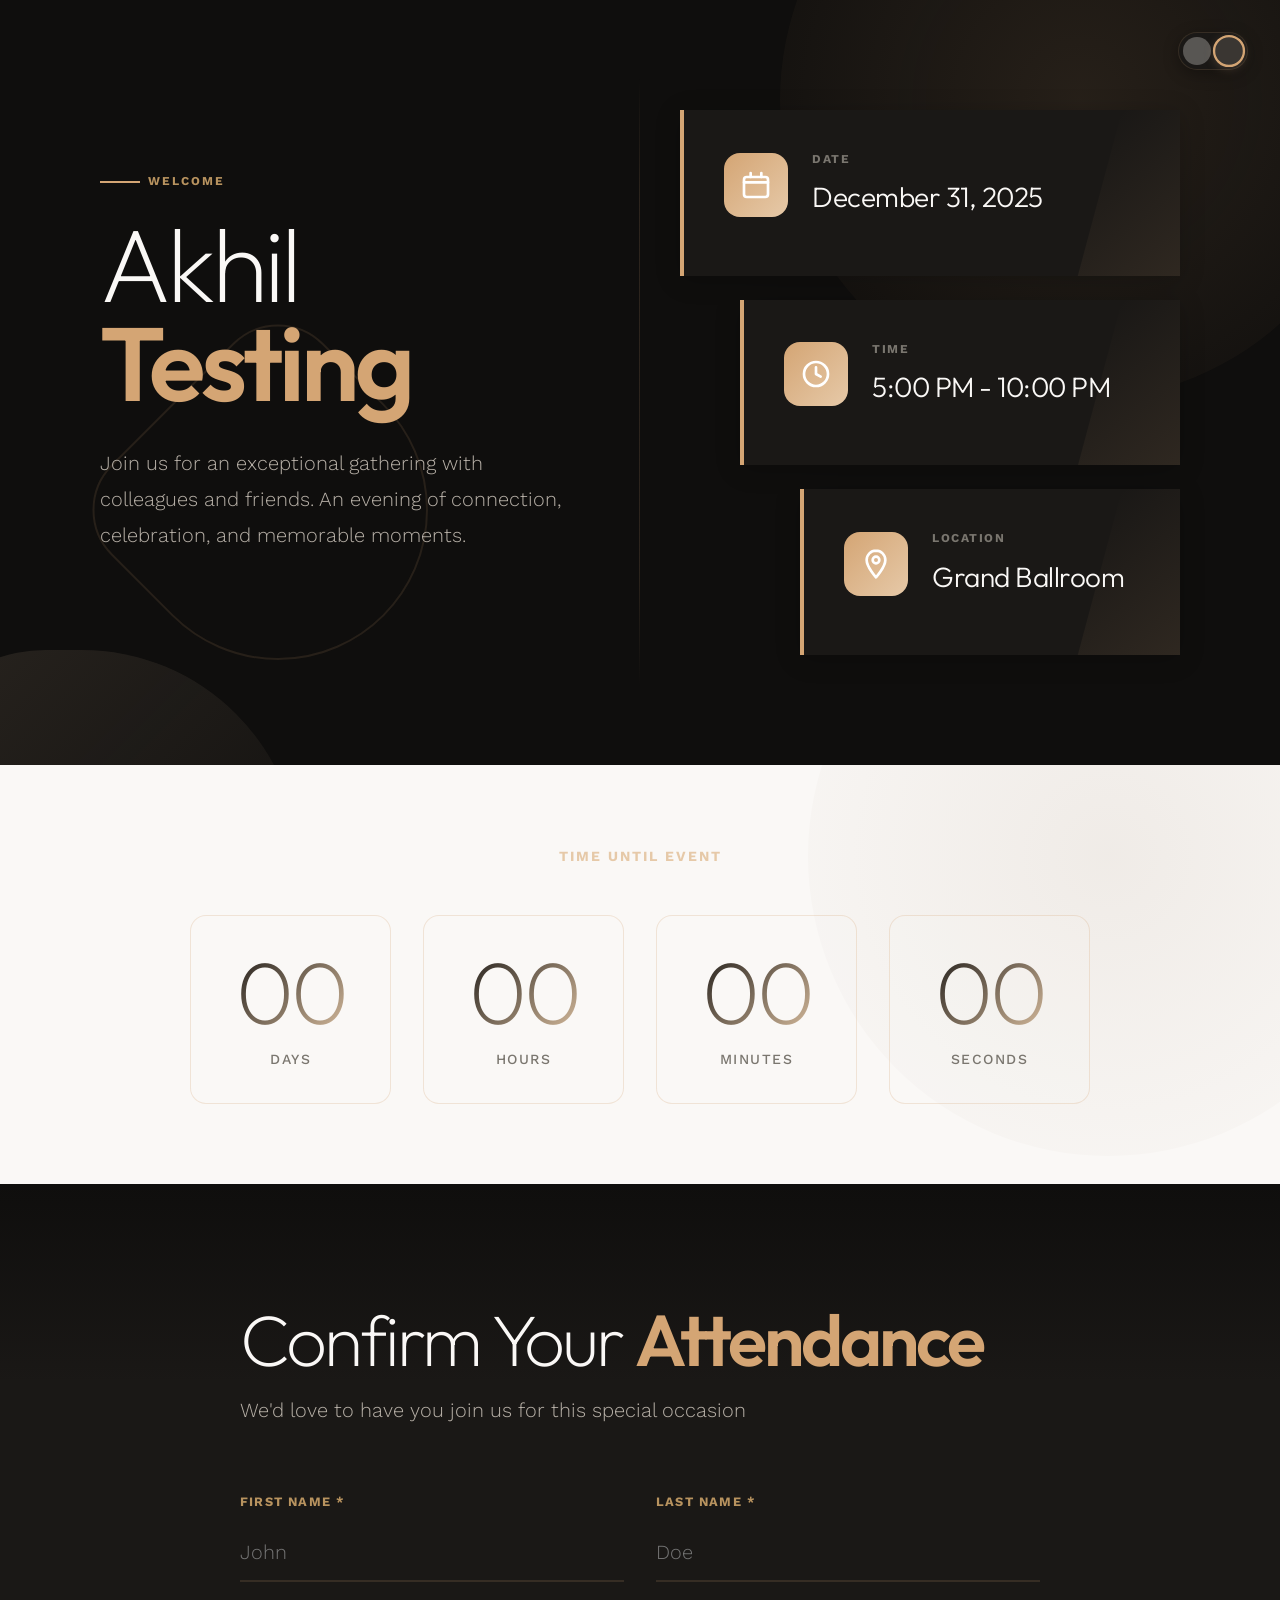
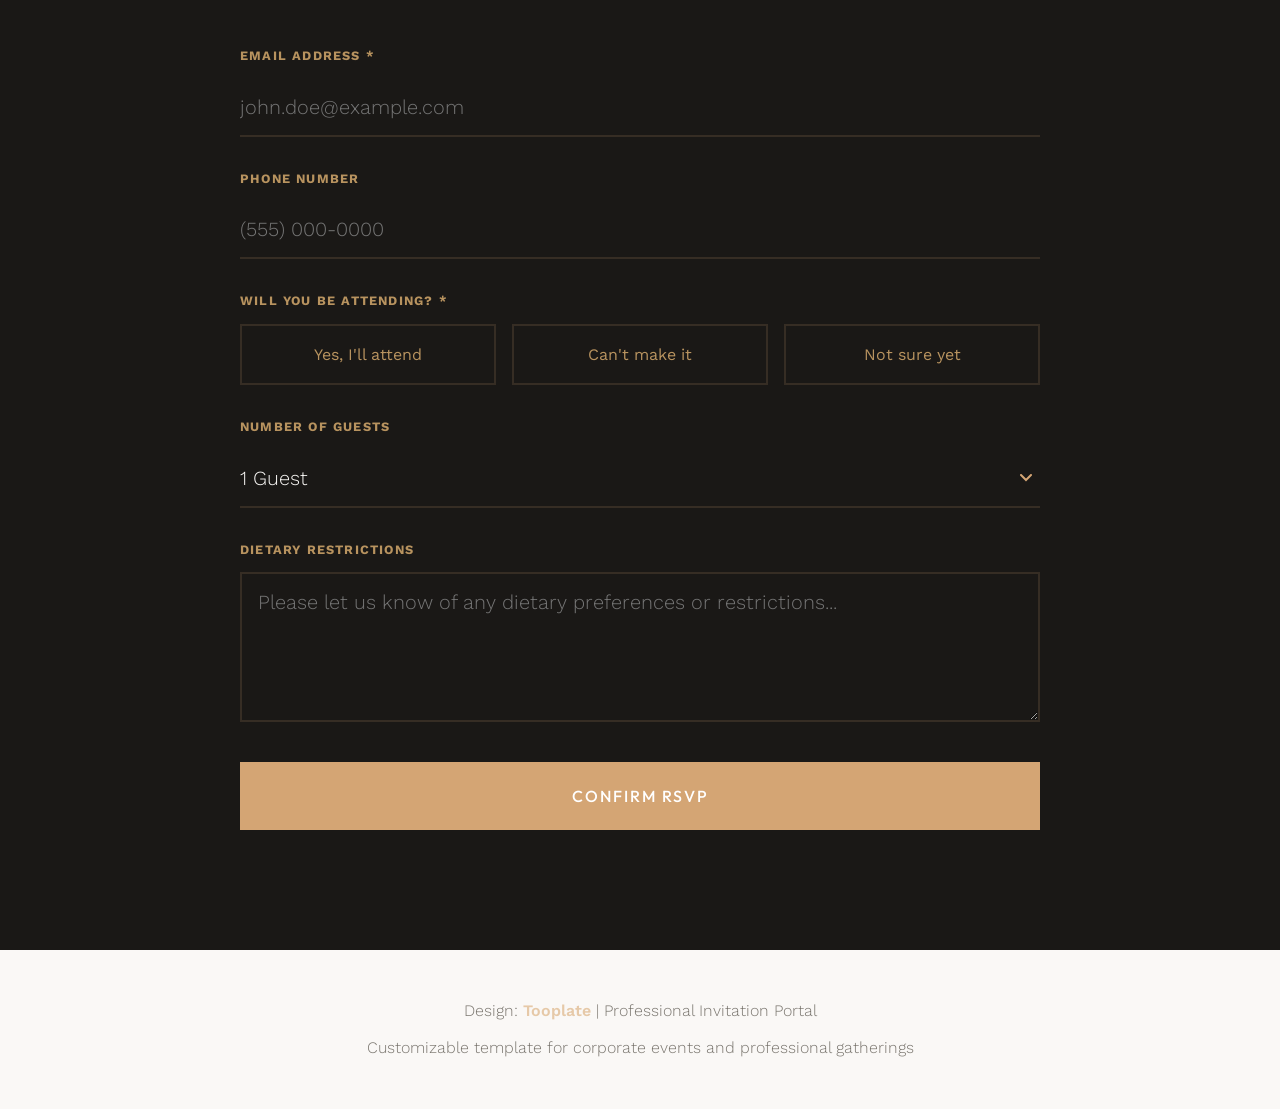
==== index.html @ 0230cfe9 "Update index.html test" ====
<!DOCTYPE html>
<html lang="en">
<head>
    <meta charset="UTF-8">
    <meta name="viewport" content="width=device-width, initial-scale=1.0">
    <title>Event Invitation - Professional Portal</title>
    <link rel="preconnect" href="https://fonts.googleapis.com">
    <link rel="preconnect" href="https://fonts.gstatic.com" crossorigin>
    <link href="https://fonts.googleapis.com/css2?family=Outfit:wght@200;300;400;500;600;700&family=Work+Sans:wght@200;300;400;500&display=swap" rel="stylesheet">
    <link rel="stylesheet" href="tooplate-event-invitation.css">
<!--

Tooplate 2152 Event Invitation

https://www.tooplate.com/view/2152-event-invitation

Free HTML CSS Template

-->
</head>
<body>
    <!-- Dark Mode Toggle -->
    <div class="theme-toggle">
        <div class="theme-option light-option" id="lightMode" title="Light Mode"></div>
        <div class="theme-option dark-option" id="darkMode" title="Dark Mode"></div>
    </div>

    <!-- Decorative Shapes -->
    <div class="bg-shapes">
        <div class="shape shape-1"></div>
        <div class="shape shape-2"></div>
        <div class="shape shape-3"></div>
    </div>

    <div class="container">
        <!-- Hero Section - Split Layout -->
        <section class="hero-section">
            <div class="hero-content">
                <div class="hero-badge">Welcome </div>
                <h1 class="hero-title">Akhil <strong> Testing </strong></h1>
                <p class="hero-description">Join us for an exceptional gathering with colleagues and friends. An evening of connection, celebration, and memorable moments.</p>
            </div>

            <div class="hero-details">
                <div class="detail-card">
                    <div class="detail-header">
                        <div class="detail-icon">
                            <svg viewBox="0 0 24 24" fill="none" xmlns="http://www.w3.org/2000/svg">
                                <rect x="3" y="6" width="18" height="15" rx="2" stroke-linecap="round" stroke-linejoin="round"/>
                                <path d="M3 10h18M8 3v3M16 3v3" stroke-linecap="round"/>
                            </svg>
                        </div>
                        <div class="detail-info">
                            <div class="detail-label">Date</div>
                            <div class="detail-value">December 31, 2025</div>
                        </div>
                    </div>
                </div>
                
                <div class="detail-card">
                    <div class="detail-header">
                        <div class="detail-icon">
                            <svg viewBox="0 0 24 24" fill="none" xmlns="http://www.w3.org/2000/svg">
                                <circle cx="12" cy="12" r="9"/>
                                <path d="M12 7v5l3.5 2" stroke-linecap="round" stroke-linejoin="round"/>
                            </svg>
                        </div>
                        <div class="detail-info">
                            <div class="detail-label">Time</div>
                            <div class="detail-value">5:00 PM - 10:00 PM</div>
                        </div>
                    </div>
                </div>
                
                <div class="detail-card">
                    <div class="detail-header">
                        <div class="detail-icon">
                            <svg viewBox="0 0 24 24" fill="none" xmlns="http://www.w3.org/2000/svg">
                                <path d="M12 2C8.13 2 5 5.13 5 9c0 5.25 7 13 7 13s7-7.75 7-13c0-3.87-3.13-7-7-7z" stroke-linejoin="round"/>
                                <circle cx="12" cy="9" r="2.5"/>
                            </svg>
                        </div>
                        <div class="detail-info">
                            <div class="detail-label">Location</div>
                            <div class="detail-value">Grand Ballroom</div>
                        </div>
                    </div>
                </div>
            </div>
        </section>

        <!-- Countdown Section -->
        <div class="countdown-wrapper">
            <div class="countdown-inner">
                <div class="countdown-label">Time Until Event</div>
                <div class="countdown" id="countdown">
                    <div class="countdown-item">
                        <div class="countdown-number" id="days">0</div>
                        <div class="countdown-unit">Days</div>
                    </div>
                    <div class="countdown-item">
                        <div class="countdown-number" id="hours">0</div>
                        <div class="countdown-unit">Hours</div>
                    </div>
                    <div class="countdown-item">
                        <div class="countdown-number" id="minutes">0</div>
                        <div class="countdown-unit">Minutes</div>
                    </div>
                    <div class="countdown-item">
                        <div class="countdown-number" id="seconds">0</div>
                        <div class="countdown-unit">Seconds</div>
                    </div>
                </div>
            </div>
        </div>

        <!-- RSVP Section -->
        <section class="rsvp-section">
            <div class="rsvp-inner">
                <div class="success-message" id="successMessage">
                    <div class="success-icon">✓</div>
                    <div class="success-text">Thank you! Your RSVP has been received.</div>
                </div>

                <div class="form-header">
                    <h2 class="form-title">Confirm Your <strong>Attendance</strong></h2>
                    <p class="form-subtitle">We'd love to have you join us for this special occasion</p>
                </div>

                <form id="rsvpForm">
                    <div class="form-row">
                        <div class="form-group">
                            <label for="firstName">First Name *</label>
                            <input type="text" id="firstName" name="firstName" placeholder="John" required>
                        </div>
                        <div class="form-group">
                            <label for="lastName">Last Name *</label>
                            <input type="text" id="lastName" name="lastName" placeholder="Doe" required>
                        </div>
                    </div>

                    <div class="form-group">
                        <label for="email">Email Address *</label>
                        <input type="email" id="email" name="email" placeholder="john.doe@example.com" required>
                    </div>

                    <div class="form-group">
                        <label for="phone">Phone Number</label>
                        <input type="tel" id="phone" name="phone" placeholder="(555) 000-0000">
                    </div>

                    <div class="form-group">
                        <label>Will You Be Attending? *</label>
                        <div class="rsvp-options">
                            <div class="rsvp-option">
                                <input type="radio" id="attending" name="attending" value="yes" required>
                                <label for="attending">Yes, I'll attend</label>
                            </div>
                            <div class="rsvp-option">
                                <input type="radio" id="notAttending" name="attending" value="no">
                                <label for="notAttending">Can't make it</label>
                            </div>
                            <div class="rsvp-option">
                                <input type="radio" id="maybe" name="attending" value="maybe">
                                <label for="maybe">Not sure yet</label>
                            </div>
                        </div>
                    </div>

                    <div class="form-group">
                        <label for="guests">Number of Guests</label>
                        <select id="guests" name="guests">
                            <option value="1">1 Guest</option>
                            <option value="2">2 Guests</option>
                            <option value="3">3 Guests</option>
                            <option value="4">4 Guests</option>
                            <option value="5">5+ Guests</option>
                        </select>
                    </div>

                    <div class="form-group">
                        <label for="dietary">Dietary Restrictions</label>
                        <textarea id="dietary" name="dietary" placeholder="Please let us know of any dietary preferences or restrictions..."></textarea>
                    </div>

                    <button type="submit" class="submit-btn">Confirm RSVP</button>
                </form>
            </div>
        </section>

        <!-- Footer -->
        <footer>
            <p>Design: <a rel="nofollow" href="https://tooplate.com" target="_blank">Tooplate</a> | Professional Invitation Portal</p>
            <p>Customizable template for corporate events and professional gatherings</p>
        </footer>
    </div>
<script src="tooplate-event-scripts.js"></script>
</body>
</html>
---- tooplate-event-invitation.css ----
@charset "utf-8";
/* CSS Document 

Tooplate 2152 Event Invitation

https://www.tooplate.com/view/2152-event-invitation

*/

* {
	margin: 0;
	padding: 0;
	box-sizing: border-box;
}

:root {
	--primary: #1a1614;
	--accent: #957C62;
	--accent-light: #b09686;
	--accent-dark: #7a6350;
	--bg-cream: #faf8f6;
	--bg-white: #ffffff;
	--bg-light: #f5f1ed;
	--text-primary: #1a1614;
	--text-secondary: #6b635c;
	--text-muted: #9d9690;
	--border: rgba(149, 124, 98, 0.15);
}

[data-theme="dark"] {
	--primary: #faf8f6;
	--accent: #d4a574;
	--accent-light: #e6c9a8;
	--accent-dark: #b8935f;
	--bg-cream: #0f0e0d;
	--bg-white: #1a1816;
	--bg-light: #252320;
	--text-primary: #faf8f6;
	--text-secondary: #b8b1a8;
	--text-muted: #7a766f;
	--border: rgba(212, 165, 116, 0.15);
}

body {
	font-family: 'Work Sans', -apple-system, BlinkMacSystemFont, sans-serif;
	background: var(--bg-cream);
	color: var(--text-primary);
	line-height: 1.6;
	-webkit-font-smoothing: antialiased;
	-moz-osx-font-smoothing: grayscale;
	overflow-x: hidden;
	transition: background-color 0.3s ease, color 0.3s ease;
}

/* Dark Mode Toggle */
.theme-toggle {
	position: fixed;
	top: 32px;
	right: 32px;
	z-index: 1000;
	background: var(--bg-white);
	border: 1px solid var(--border);
	border-radius: 50px;
	padding: 4px;
	display: flex;
	align-items: center;
	gap: 4px;
	box-shadow: 0 4px 16px rgba(0, 0, 0, 0.08);
	transition: all 0.3s ease;
}

[data-theme="dark"] .theme-toggle {
	box-shadow: 0 4px 16px rgba(0, 0, 0, 0.3);
}

.theme-toggle:hover {
	box-shadow: 0 6px 24px rgba(0, 0, 0, 0.12);
}

[data-theme="dark"] .theme-toggle:hover {
	box-shadow: 0 6px 24px rgba(0, 0, 0, 0.4);
}

.theme-option {
	width: 28px;
	height: 28px;
	border-radius: 50%;
	display: flex;
	align-items: center;
	justify-content: center;
	cursor: pointer;
	transition: all 0.3s ease;
	border: 2px solid transparent;
	opacity: 0.3;
}

.light-option {
	background: #e8e5e1;
}

.dark-option {
	background: #3a3632;
}

.theme-option.active {
	opacity: 1;
	border-color: var(--accent);
	transform: scale(1.15);
	box-shadow: 0 2px 8px rgba(149, 124, 98, 0.3);
}

.theme-option:hover {
	opacity: 0.6;
}

.theme-option.active:hover {
	opacity: 1;
}

/* Decorative Background Elements */
.bg-shapes {
	position: fixed;
	top: 0;
	left: 0;
	width: 100%;
	height: 100%;
	pointer-events: none;
	z-index: 0;
	overflow: hidden;
}

.shape {
	position: absolute;
	opacity: 0.12;
	transition: opacity 0.3s ease;
}

[data-theme="dark"] .shape {
	opacity: 0.12;
}

.shape-1 {
	width: 600px;
	height: 600px;
	background: radial-gradient(circle, var(--accent), transparent);
	top: -200px;
	right: -100px;
	border-radius: 50%;
}

.shape-2 {
	width: 400px;
	height: 400px;
	background: linear-gradient(135deg, var(--accent-light), transparent);
	bottom: -150px;
	left: -100px;
	border-radius: 40% 60% 50% 50%;
}

.shape-3 {
	width: 300px;
	height: 300px;
	border: 2px solid var(--accent);
	top: 40%;
	left: 10%;
	border-radius: 30% 70% 70% 30%;
	transform: rotate(45deg);
}

/* Main Container */
.container {
	position: relative;
	z-index: 1;
	max-width: 1400px;
	margin: 0 auto;
	padding: 0;
}

/* Hero Section - Split Layout */
.hero-section {
	display: grid;
	grid-template-columns: 1fr 1fr;
	min-height: 85vh;
	align-items: center;
	gap: 80px;
	padding: 80px 60px;
	position: relative;
}

.hero-section::after {
	content: '';
	position: absolute;
	right: 50%;
	top: 10%;
	width: 1px;
	height: 80%;
	background: linear-gradient(to bottom, transparent, var(--border) 20%, var(--border) 80%, transparent);
}

.hero-content {
	display: flex;
	flex-direction: column;
	justify-content: center;
	padding-left: 40px;
}

.hero-badge {
	display: inline-flex;
	align-items: center;
	gap: 8px;
	font-size: 0.75rem;
	font-weight: 700;
	color: var(--accent-dark);
	text-transform: uppercase;
	letter-spacing: 2px;
	margin-bottom: 24px;
}

.hero-badge::before {
	content: '';
	width: 40px;
	height: 2px;
	background: var(--accent);
}

.hero-title {
	font-family: 'Outfit', sans-serif;
	font-size: 6.5rem;
	font-weight: 200;
	color: var(--primary);
	line-height: 0.95;
	margin-bottom: 32px;
	letter-spacing: -4px;
}

.hero-title strong {
	font-weight: 600;
	display: block;
	color: var(--accent);
}

.hero-description {
	font-size: 1.25rem;
	font-weight: 300;
	color: var(--text-secondary);
	line-height: 1.8;
	max-width: 480px;
	margin-bottom: 40px;
}

/* Event Details - Offset Cards */
.hero-details {
	display: flex;
	flex-direction: column;
	gap: 24px;
	padding-right: 40px;
}

.detail-card {
	background: var(--bg-white);
	padding: 40px;
	border-radius: 0;
	border-left: 4px solid var(--accent);
	box-shadow: 0 4px 24px rgba(0, 0, 0, 0.04);
	transition: all 0.4s cubic-bezier(0.4, 0, 0.2, 1);
	position: relative;
	overflow: hidden;
}

.detail-card::after {
	content: '';
	position: absolute;
	right: 0;
	top: 0;
	width: 120px;
	height: 100%;
	background: linear-gradient(135deg, transparent 0%, var(--accent) 100%);
	opacity: 0.15;
	transform: skewX(-15deg) translateX(40px);
	transition: all 0.4s cubic-bezier(0.4, 0, 0.2, 1);
}

.detail-card:hover::after {
	transform: skewX(-15deg) translateX(30px);
	opacity: 0.22;
}

.detail-card:nth-child(2) {
	margin-left: 60px;
}

.detail-card:nth-child(3) {
	margin-left: 120px;
}

.detail-card:hover {
	transform: translateX(-8px);
	box-shadow: 0 8px 32px rgba(149, 124, 98, 0.15);
	border-left-width: 8px;
}

[data-theme="dark"] .detail-card {
	box-shadow: 0 4px 24px rgba(0, 0, 0, 0.2);
}

[data-theme="dark"] .detail-card::after {
	opacity: 0.12;
}

[data-theme="dark"] .detail-card:hover {
	box-shadow: 0 8px 32px rgba(0, 0, 0, 0.3);
}

[data-theme="dark"] .detail-card:hover::after {
	opacity: 0.16;
}

.detail-header {
	display: flex;
	align-items: center;
	gap: 24px;
	margin-bottom: 16px;
	position: relative;
	z-index: 1;
}

.detail-icon {
	width: 64px;
	height: 64px;
	display: flex;
	align-items: center;
	justify-content: center;
	background: linear-gradient(135deg, var(--accent), var(--accent-light));
	border-radius: 16px;
	flex-shrink: 0;
}

.detail-icon svg {
	width: 32px;
	height: 32px;
	stroke: white;
	stroke-width: 2;
}

.detail-info {
	flex: 1;
}

.detail-label {
	font-size: 0.75rem;
	font-weight: 700;
	color: var(--text-muted);
	text-transform: uppercase;
	letter-spacing: 1.5px;
	margin-bottom: 6px;
}

.detail-value {
	font-family: 'Outfit', sans-serif;
	font-size: 1.75rem;
	font-weight: 300;
	color: var(--primary);
	letter-spacing: -0.5px;
}

/* Countdown Section - Full Width */
.countdown-wrapper {
	background: var(--primary);
	color: var(--bg-cream);
	padding: 80px 60px;
	position: relative;
	overflow: hidden;
}

.countdown-wrapper::before {
	content: '';
	position: absolute;
	top: -50%;
	right: -10%;
	width: 600px;
	height: 600px;
	background: radial-gradient(circle, rgba(149, 124, 98, 0.1), transparent);
	border-radius: 50%;
}

.countdown-inner {
	max-width: 1280px;
	margin: 0 auto;
	position: relative;
	z-index: 1;
}

.countdown-label {
	font-size: 0.875rem;
	font-weight: 700;
	text-transform: uppercase;
	letter-spacing: 2px;
	text-align: center;
	margin-bottom: 48px;
	color: var(--accent-light);
}

.countdown {
	display: grid;
	grid-template-columns: repeat(4, 1fr);
	gap: 32px;
	max-width: 900px;
	margin: 0 auto;
}

.countdown-item {
	text-align: center;
	padding: 32px;
	background: rgba(255, 255, 255, 0.05);
	border-radius: 16px;
	border: 1px solid rgba(149, 124, 98, 0.2);
	transition: all 0.3s ease;
}

[data-theme="dark"] .countdown-item {
	background: rgba(255, 255, 255, 0.08);
	border-color: rgba(212, 165, 116, 0.25);
}

.countdown-number {
	font-family: 'Outfit', sans-serif;
	font-size: 5.5rem;
	font-weight: 200;
	line-height: 1;
	margin-bottom: 12px;
	letter-spacing: -3px;
	background: linear-gradient(135deg, var(--bg-cream), var(--accent-light));
	-webkit-background-clip: text;
	-webkit-text-fill-color: transparent;
	background-clip: text;
}

.countdown-unit {

	font-size: 0.875rem;
	font-weight: 500;
	color: var(--text-muted);
	text-transform: uppercase;
	letter-spacing: 1.5px;
}

/* RSVP Section - Asymmetric Layout */
.rsvp-section {
	padding: 120px 60px;
	background: var(--bg-white);
	position: relative;
}

.rsvp-section::before {
	content: '';
	position: absolute;
	top: 0;
	left: 0;
	width: 100%;
	height: 200px;
	background: linear-gradient(to bottom, var(--bg-cream), transparent);
}

.rsvp-inner {
	max-width: 800px;
	margin: 0 auto;
	position: relative;
	z-index: 1;
}

.form-header {
	margin-bottom: 64px;
}

.form-title {
	font-family: 'Outfit', sans-serif;
	font-size: 4.5rem;
	font-weight: 200;
	color: var(--primary);
	margin-bottom: 16px;
	letter-spacing: -3px;
	line-height: 1;
}

.form-title strong {
	font-weight: 600;
	color: var(--accent);
}

.form-subtitle {
	font-size: 1.25rem;
	font-weight: 300;
	color: var(--text-secondary);
	line-height: 1.8;
}

/* Success Message */
.success-message {
	display: none;
	background: var(--accent);
	color: white;
	padding: 24px 32px;
	border-radius: 0;
	margin-bottom: 48px;
	align-items: center;
	gap: 16px;
	border-left: 4px solid var(--accent-dark);
}

.success-message.show {
	display: flex;
}

.success-icon {
	width: 40px;
	height: 40px;
	background: rgba(255, 255, 255, 0.2);
	border-radius: 50%;
	display: flex;
	align-items: center;
	justify-content: center;
	font-size: 1.5rem;
	font-weight: bold;
	flex-shrink: 0;
}

.success-text {
	font-weight: 400;
	font-size: 1.25rem;
}

/* Form Styles - Modern Floating Labels */
.form-row {
	display: grid;
	grid-template-columns: repeat(2, 1fr);
	gap: 32px;
	margin-bottom: 32px;
}

.form-group {
	margin-bottom: 32px;
	position: relative;
}

label {
	display: block;
	font-size: 0.8rem;
	font-weight: 700;
	color: var(--accent-dark);
	margin-bottom: 12px;
	text-transform: uppercase;
	letter-spacing: 1.2px;
}

input[type="text"],
input[type="email"],
input[type="tel"],
select,
textarea {
	width: 100%;
	padding: 16px 0;
	font-size: 1.25rem;
	font-weight: 300;
	font-family: 'Work Sans', sans-serif;
	color: var(--text-primary);
	background: transparent;
	border: none;
	border-bottom: 2px solid var(--border);
	transition: all 0.3s ease;
	outline: none;
}

input:focus,
select:focus,
textarea:focus {
	border-bottom-color: var(--accent);
}

select {
	cursor: pointer;
	appearance: none;
	background-image: url("data:image/svg+xml,%3Csvg width='12' height='8' viewBox='0 0 12 8' fill='none' xmlns='http://www.w3.org/2000/svg'%3E%3Cpath d='M1 1L6 6L11 1' stroke='%23957C62' stroke-width='2' stroke-linecap='round'/%3E%3C/svg%3E");
	background-repeat: no-repeat;
	background-position: right 8px center;
	padding-right: 32px;
}

[data-theme="dark"] select {
	background-image: url("data:image/svg+xml,%3Csvg width='12' height='8' viewBox='0 0 12 8' fill='none' xmlns='http://www.w3.org/2000/svg'%3E%3Cpath d='M1 1L6 6L11 1' stroke='%23d4a574' stroke-width='2' stroke-linecap='round'/%3E%3C/svg%3E");
}

select option {
	background: var(--bg-white);
	color: var(--text-primary);
}

textarea {
	min-height: 150px;
	resize: vertical;
	border: 2px solid var(--border);
	padding: 16px;
	border-radius: 0;
}

textarea:focus {
	border-color: var(--accent);
}

/* Radio Options - Pill Style */
.rsvp-options {
	display: flex;
	gap: 16px;
	flex-wrap: wrap;
}

.rsvp-option {
	position: relative;
	flex: 1;
	min-width: 140px;
}

.rsvp-option input[type="radio"] {
	position: absolute;
	opacity: 0;
	width: 100%;
	height: 100%;
	cursor: pointer;
}

.rsvp-option label {
	display: block;
	padding: 16px 24px;
	text-align: center;
	background: transparent;
	border: 2px solid var(--border);
	border-radius: 0;
	cursor: pointer;
	transition: all 0.3s ease;
	font-weight: 400;
	font-size: 1rem;
	margin: 0;
	text-transform: none;
	letter-spacing: 0;
}

.rsvp-option input[type="radio"]:checked+label {
	background: var(--accent);
	color: white;
	border-color: var(--accent);
	transform: translateY(-2px);
}

.rsvp-option:hover label {
	border-color: var(--accent);
}

/* Submit Button - Bold CTA */
.submit-btn {
	width: 100%;
	padding: 24px 48px;
	font-family: 'Outfit', sans-serif;
	font-size: 1rem;
	font-weight: 500;
	color: white;
	background: var(--accent);
	border: none;
	border-radius: 0;
	cursor: pointer;
	transition: all 0.3s ease;
	text-transform: uppercase;
	letter-spacing: 2px;
	position: relative;
	overflow: hidden;
}

.submit-btn::before {
	content: '';
	position: absolute;
	top: 0;
	left: -100%;
	width: 100%;
	height: 100%;
	background: linear-gradient(90deg, transparent, rgba(255, 255, 255, 0.2), transparent);
	transition: left 0.5s ease;
}

.submit-btn:hover::before {
	left: 100%;
}

.submit-btn:hover {
	background: var(--accent-dark);
	transform: translateY(-2px);
	box-shadow: 0 8px 24px rgba(149, 124, 98, 0.3);
}

.submit-btn:active {
	transform: translateY(0);
}

/* Footer */
footer {
	background: var(--primary);
	color: var(--text-muted);
	padding: 48px 60px;
	text-align: center;
	font-weight: 300;
}

footer a {
	color: var(--accent-light);
	text-decoration: none;
	font-weight: 600;
	transition: color 0.2s ease;
}

footer a:hover {
	color: var(--bg-cream);
}

footer p+p {
	margin-top: 12px;
}

/* Animations */
@keyframes fadeInUp {
	from {
		opacity: 0;
		transform: translateY(30px);
	}

	to {
		opacity: 1;
		transform: translateY(0);
	}
}

.hero-content,
.hero-details {
	animation: fadeInUp 0.8s ease-out;
}

.hero-details {
	animation-delay: 0.2s;
}

/* Responsive Design */
@media (max-width: 1024px) {
	.hero-section {
		grid-template-columns: 1fr;
		gap: 60px;
		padding: 60px 40px;
		min-height: auto;
	}

	.hero-section::after {
		display: none;
	}

	.hero-content,
	.hero-details {
		padding-left: 0;
		padding-right: 0;
	}

	.hero-title {
		font-size: 4.5rem;
	}

	.detail-card:nth-child(2),
	.detail-card:nth-child(3) {
		margin-left: 0;
	}

	.countdown-wrapper,
	.rsvp-section,
	footer {
		padding-left: 40px;
		padding-right: 40px;
	}

	.theme-toggle {
		top: 24px;
		right: 24px;
	}
}

@media (max-width: 768px) {
	.hero-section {
		padding: 48px 24px;
	}

	.hero-title {
		font-size: 3.5rem;
		letter-spacing: -2px;
	}

	.hero-description {
		font-size: 1.125rem;
	}

	.detail-card {
		padding: 32px 24px;
	}

	.detail-icon {
		width: 56px;
		height: 56px;
	}

	.detail-icon svg {
		width: 28px;
		height: 28px;
	}

	.detail-value {
		font-size: 1.5rem;
	}

	.countdown-wrapper {
		padding: 60px 24px;
	}

	.countdown {
		grid-template-columns: repeat(2, 1fr);
		gap: 24px;
	}

	.countdown-number {
		font-size: 3.5rem;
	}

	.rsvp-section {
		padding: 80px 24px;
	}

	.form-title {
		font-size: 3rem;
	}

	.form-row {
		grid-template-columns: 1fr;
		gap: 0;
	}

	.rsvp-options {
		flex-direction: column;
	}

	footer {
		padding: 40px 24px;
	}

	.theme-toggle {
		top: 16px;
		right: 16px;
		padding: 3px;
	}

	.theme-option {
		width: 24px;
		height: 24px;
	}
}

@media (max-width: 480px) {
	.hero-title {
		font-size: 2.5rem;
		letter-spacing: -1px;
	}

	.form-title {
		font-size: 2.25rem;
	}

	.countdown-number {
		font-size: 2.5rem;
		letter-spacing: -2px;
	}
}
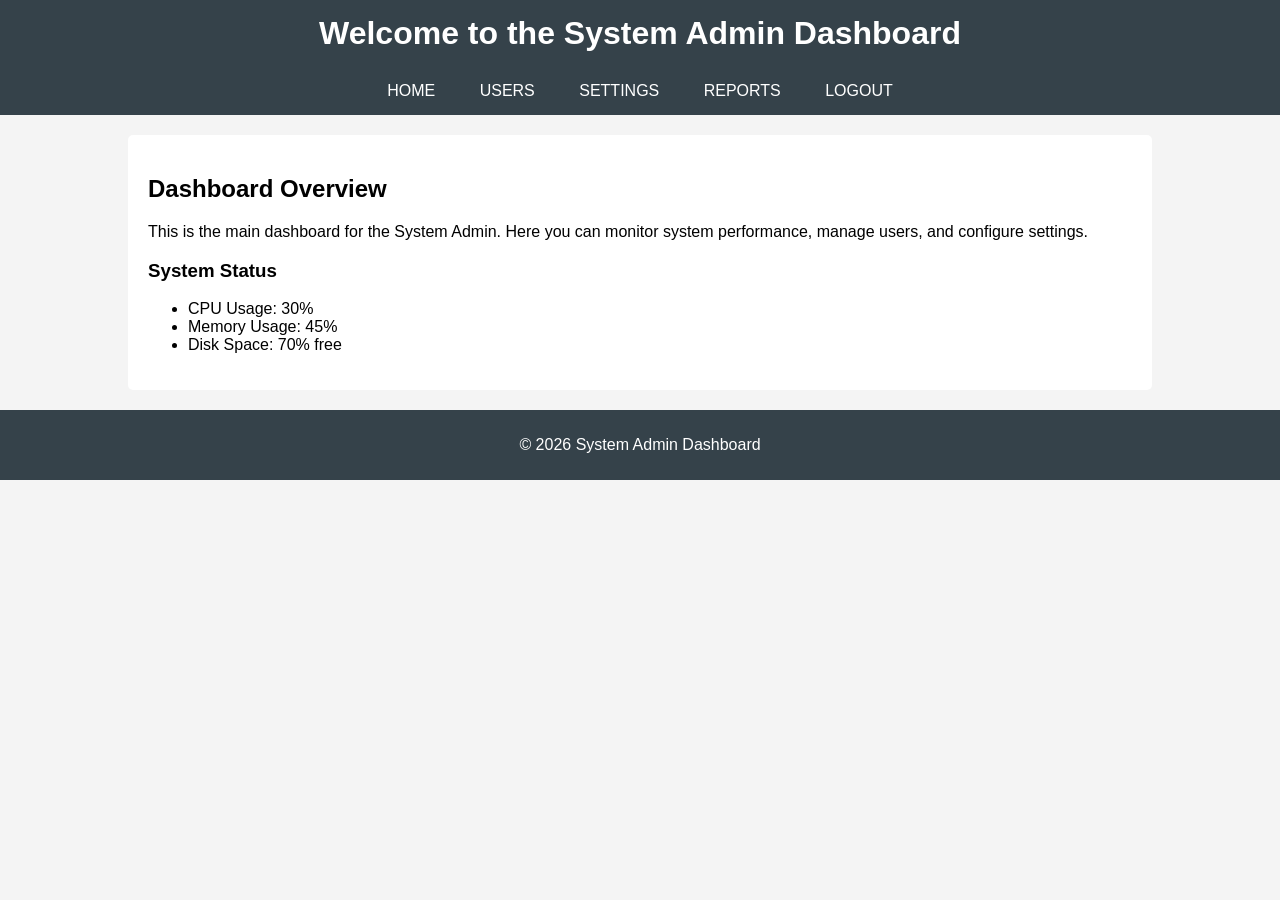
==== commit f750675f: "Update index.html with System Admin dashboard welcome page" ====
--- a/index.html
+++ b/index.html
@@ -3,197 +3,82 @@
 <head>
     <meta charset="UTF-8">
     <meta name="viewport" content="width=device-width, initial-scale=1.0">
-    <title>Event Invitation - Professional Portal</title>
-    <link rel="preconnect" href="https://fonts.googleapis.com">
-    <link rel="preconnect" href="https://fonts.gstatic.com" crossorigin>
-    <link href="https://fonts.googleapis.com/css2?family=Outfit:wght@200;300;400;500;600;700&family=Work+Sans:wght@200;300;400;500&display=swap" rel="stylesheet">
-    <link rel="stylesheet" href="tooplate-event-invitation.css">
-<!--
-
-Tooplate 2152 Event Invitation
-
-https://www.tooplate.com/view/2152-event-invitation
-
-Free HTML CSS Template
-
--->
+    <title>System Admin Dashboard</title>
+    <style>
+        body {
+            font-family: Arial, sans-serif;
+            margin: 0;
+            padding: 0;
+            background-color: #f4f4f4;
+        }
+        header {
+            background: #35424a;
+            color: white;
+            padding: 15px 0;
+            text-align: center;
+        }
+        .container {
+            width: 80%;
+            margin: auto;
+            overflow: hidden;
+        }
+        h1 {
+            margin: 0;
+        }
+        nav {
+            background: #35424a;
+            color: white;
+            padding: 15px;
+            text-align: center;
+        }
+        nav a {
+            color: white;
+            padding: 14px 20px;
+            text-decoration: none;
+            text-transform: uppercase;
+        }
+        .content {
+            background: white;
+            padding: 20px;
+            margin: 20px 0;
+            border-radius: 5px;
+        }
+        footer {
+            text-align: center;
+            padding: 10px 0;
+            background: #35424a;
+            color: white;
+            position: relative;
+            bottom: 0;
+            width: 100%;
+        }
+    </style>
 </head>
 <body>
-    <!-- Dark Mode Toggle -->
-    <div class="theme-toggle">
-        <div class="theme-option light-option" id="lightMode" title="Light Mode"></div>
-        <div class="theme-option dark-option" id="darkMode" title="Dark Mode"></div>
+    <header>
+        <h1>Welcome to the System Admin Dashboard</h1>
+    </header>
+    <nav>
+        <a href="#">Home</a>
+        <a href="#">Users</a>
+        <a href="#">Settings</a>
+        <a href="#">Reports</a>
+        <a href="#">Logout</a>
+    </nav>
+    <div class="container">
+        <div class="content">
+            <h2>Dashboard Overview</h2>
+            <p>This is the main dashboard for the System Admin. Here you can monitor system performance, manage users, and configure settings.</p>
+            <h3>System Status</h3>
+            <ul>
+                <li>CPU Usage: 30%</li>
+                <li>Memory Usage: 45%</li>
+                <li>Disk Space: 70% free</li>
+            </ul>
+        </div>
     </div>
-
-    <!-- Decorative Shapes -->
-    <div class="bg-shapes">
-        <div class="shape shape-1"></div>
-        <div class="shape shape-2"></div>
-        <div class="shape shape-3"></div>
-    </div>
-
-    <div class="container">
-        <!-- Hero Section - Split Layout -->
-        <section class="hero-section">
-            <div class="hero-content">
-                <div class="hero-badge">Welcome </div>
-                <h1 class="hero-title">Akhil <strong> Testing </strong></h1>
-                <p class="hero-description">Join us for an exceptional gathering with colleagues and friends. An evening of connection, celebration, and memorable moments.</p>
-            </div>
-
-            <div class="hero-details">
-                <div class="detail-card">
-                    <div class="detail-header">
-                        <div class="detail-icon">
-                            <svg viewBox="0 0 24 24" fill="none" xmlns="http://www.w3.org/2000/svg">
-                                <rect x="3" y="6" width="18" height="15" rx="2" stroke-linecap="round" stroke-linejoin="round"/>
-                                <path d="M3 10h18M8 3v3M16 3v3" stroke-linecap="round"/>
-                            </svg>
-                        </div>
-                        <div class="detail-info">
-                            <div class="detail-label">Date</div>
-                            <div class="detail-value">December 31, 2025</div>
-                        </div>
-                    </div>
-                </div>
-                
-                <div class="detail-card">
-                    <div class="detail-header">
-                        <div class="detail-icon">
-                            <svg viewBox="0 0 24 24" fill="none" xmlns="http://www.w3.org/2000/svg">
-                                <circle cx="12" cy="12" r="9"/>
-                                <path d="M12 7v5l3.5 2" stroke-linecap="round" stroke-linejoin="round"/>
-                            </svg>
-                        </div>
-                        <div class="detail-info">
-                            <div class="detail-label">Time</div>
-                            <div class="detail-value">5:00 PM - 10:00 PM</div>
-                        </div>
-                    </div>
-                </div>
-                
-                <div class="detail-card">
-                    <div class="detail-header">
-                        <div class="detail-icon">
-                            <svg viewBox="0 0 24 24" fill="none" xmlns="http://www.w3.org/2000/svg">
-                                <path d="M12 2C8.13 2 5 5.13 5 9c0 5.25 7 13 7 13s7-7.75 7-13c0-3.87-3.13-7-7-7z" stroke-linejoin="round"/>
-                                <circle cx="12" cy="9" r="2.5"/>
-                            </svg>
-                        </div>
-                        <div class="detail-info">
-                            <div class="detail-label">Location</div>
-                            <div class="detail-value">Grand Ballroom</div>
-                        </div>
-                    </div>
-                </div>
-            </div>
-        </section>
-
-        <!-- Countdown Section -->
-        <div class="countdown-wrapper">
-            <div class="countdown-inner">
-                <div class="countdown-label">Time Until Event</div>
-                <div class="countdown" id="countdown">
-                    <div class="countdown-item">
-                        <div class="countdown-number" id="days">0</div>
-                        <div class="countdown-unit">Days</div>
-                    </div>
-                    <div class="countdown-item">
-                        <div class="countdown-number" id="hours">0</div>
-                        <div class="countdown-unit">Hours</div>
-                    </div>
-                    <div class="countdown-item">
-                        <div class="countdown-number" id="minutes">0</div>
-                        <div class="countdown-unit">Minutes</div>
-                    </div>
-                    <div class="countdown-item">
-                        <div class="countdown-number" id="seconds">0</div>
-                        <div class="countdown-unit">Seconds</div>
-                    </div>
-                </div>
-            </div>
-        </div>
-
-        <!-- RSVP Section -->
-        <section class="rsvp-section">
-            <div class="rsvp-inner">
-                <div class="success-message" id="successMessage">
-                    <div class="success-icon">✓</div>
-                    <div class="success-text">Thank you! Your RSVP has been received.</div>
-                </div>
-
-                <div class="form-header">
-                    <h2 class="form-title">Confirm Your <strong>Attendance</strong></h2>
-                    <p class="form-subtitle">We'd love to have you join us for this special occasion</p>
-                </div>
-
-                <form id="rsvpForm">
-                    <div class="form-row">
-                        <div class="form-group">
-                            <label for="firstName">First Name *</label>
-                            <input type="text" id="firstName" name="firstName" placeholder="John" required>
-                        </div>
-                        <div class="form-group">
-                            <label for="lastName">Last Name *</label>
-                            <input type="text" id="lastName" name="lastName" placeholder="Doe" required>
-                        </div>
-                    </div>
-
-                    <div class="form-group">
-                        <label for="email">Email Address *</label>
-                        <input type="email" id="email" name="email" placeholder="john.doe@example.com" required>
-                    </div>
-
-                    <div class="form-group">
-                        <label for="phone">Phone Number</label>
-                        <input type="tel" id="phone" name="phone" placeholder="(555) 000-0000">
-                    </div>
-
-                    <div class="form-group">
-                        <label>Will You Be Attending? *</label>
-                        <div class="rsvp-options">
-                            <div class="rsvp-option">
-                                <input type="radio" id="attending" name="attending" value="yes" required>
-                                <label for="attending">Yes, I'll attend</label>
-                            </div>
-                            <div class="rsvp-option">
-                                <input type="radio" id="notAttending" name="attending" value="no">
-                                <label for="notAttending">Can't make it</label>
-                            </div>
-                            <div class="rsvp-option">
-                                <input type="radio" id="maybe" name="attending" value="maybe">
-                                <label for="maybe">Not sure yet</label>
-                            </div>
-                        </div>
-                    </div>
-
-                    <div class="form-group">
-                        <label for="guests">Number of Guests</label>
-                        <select id="guests" name="guests">
-                            <option value="1">1 Guest</option>
-                            <option value="2">2 Guests</option>
-                            <option value="3">3 Guests</option>
-                            <option value="4">4 Guests</option>
-                            <option value="5">5+ Guests</option>
-                        </select>
-                    </div>
-
-                    <div class="form-group">
-                        <label for="dietary">Dietary Restrictions</label>
-                        <textarea id="dietary" name="dietary" placeholder="Please let us know of any dietary preferences or restrictions..."></textarea>
-                    </div>
-
-                    <button type="submit" class="submit-btn">Confirm RSVP</button>
-                </form>
-            </div>
-        </section>
-
-        <!-- Footer -->
-        <footer>
-            <p>Design: <a rel="nofollow" href="https://tooplate.com" target="_blank">Tooplate</a> | Professional Invitation Portal</p>
-            <p>Customizable template for corporate events and professional gatherings</p>
-        </footer>
-    </div>
-<script src="tooplate-event-scripts.js"></script>
+    <footer>
+        <p>&copy; 2026 System Admin Dashboard</p>
+    </footer>
 </body>
-</html>
+</html>
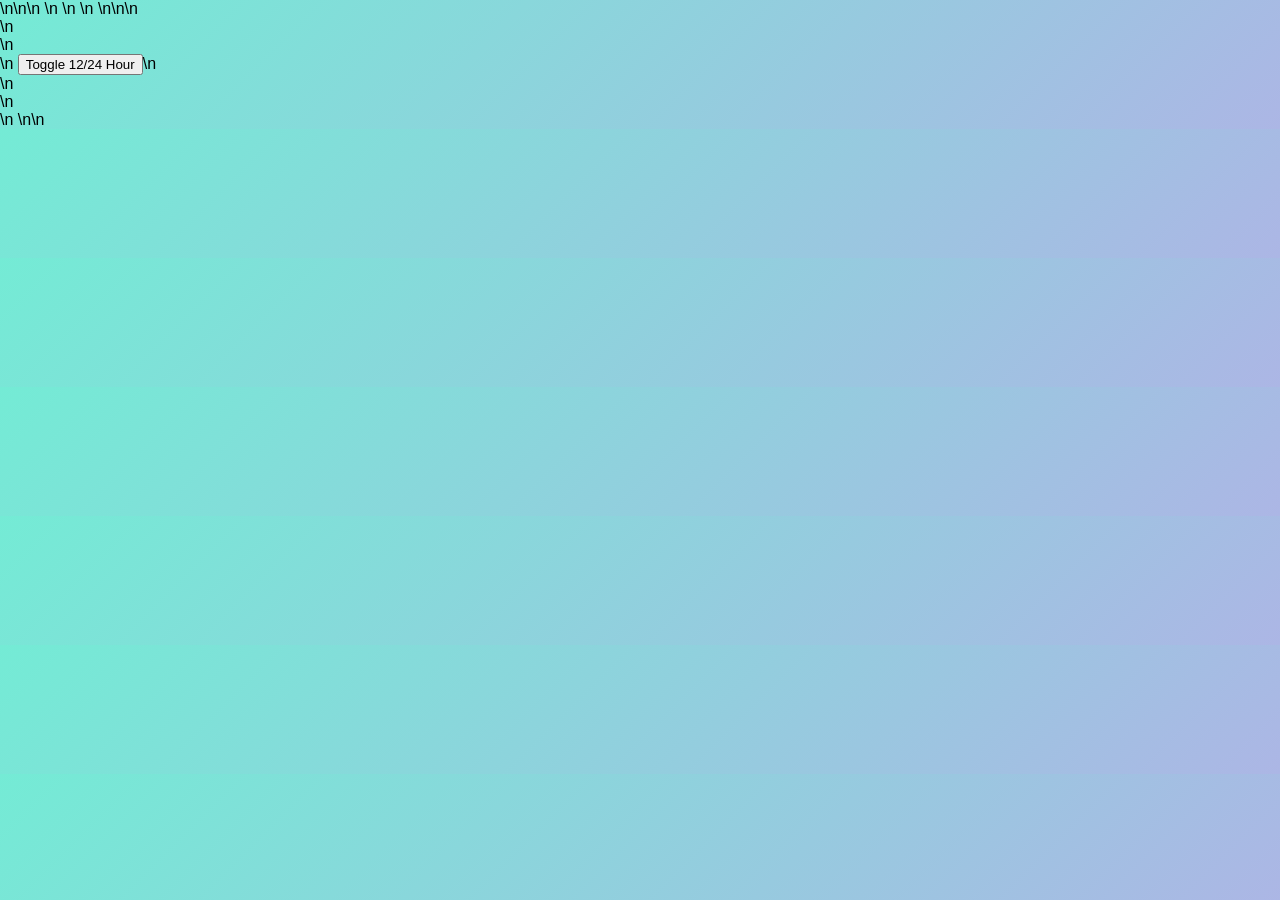
==== commit 0beda67d: "Update index.html to include digital clock timer application features" ====
--- a/index.html
+++ b/index.html
@@ -1,84 +1 @@
-<!DOCTYPE html>
-<html lang="en">
-<head>
-    <meta charset="UTF-8">
-    <meta name="viewport" content="width=device-width, initial-scale=1.0">
-    <title>System Admin Dashboard</title>
-    <style>
-        body {
-            font-family: Arial, sans-serif;
-            margin: 0;
-            padding: 0;
-            background-color: #f4f4f4;
-        }
-        header {
-            background: #35424a;
-            color: white;
-            padding: 15px 0;
-            text-align: center;
-        }
-        .container {
-            width: 80%;
-            margin: auto;
-            overflow: hidden;
-        }
-        h1 {
-            margin: 0;
-        }
-        nav {
-            background: #35424a;
-            color: white;
-            padding: 15px;
-            text-align: center;
-        }
-        nav a {
-            color: white;
-            padding: 14px 20px;
-            text-decoration: none;
-            text-transform: uppercase;
-        }
-        .content {
-            background: white;
-            padding: 20px;
-            margin: 20px 0;
-            border-radius: 5px;
-        }
-        footer {
-            text-align: center;
-            padding: 10px 0;
-            background: #35424a;
-            color: white;
-            position: relative;
-            bottom: 0;
-            width: 100%;
-        }
-    </style>
-</head>
-<body>
-    <header>
-        <h1>Welcome to the System Admin Dashboard</h1>
-    </header>
-    <nav>
-        <a href="#">Home</a>
-        <a href="#">Users</a>
-        <a href="#">Settings</a>
-        <a href="#">Reports</a>
-        <a href="#">Logout</a>
-    </nav>
-    <div class="container">
-        <div class="content">
-            <h2>Dashboard Overview</h2>
-            <p>This is the main dashboard for the System Admin. Here you can monitor system performance, manage users, and configure settings.</p>
-            <h3>System Status</h3>
-            <ul>
-                <li>CPU Usage: 30%</li>
-                <li>Memory Usage: 45%</li>
-                <li>Disk Space: 70% free</li>
-            </ul>
-        </div>
-    </div>
-    <footer>
-        <p>&copy; 2026 System Admin Dashboard</p>
-    </footer>
-</body>
-</html>+<!DOCTYPE html>\n<html lang="en">\n<head>\n    <meta charset="UTF-8">\n    <meta name="viewport" content="width=device-width, initial-scale=1.0">\n    <title>Digital Clock Timer</title>\n    <link rel="stylesheet" href="styles.css">\n</head>\n<body>\n    <div class="clock-container">\n        <div id="clock"></div>\n        <div class="controls">\n            <button id="toggle-format">Toggle 12/24 Hour</button>\n        </div>\n        <div id="date"></div>\n    </div>\n    <script src="script.js"></script>\n</body>\n</html>
--- a/styles.css
+++ b/styles.css
@@ -0,0 +1,57 @@
+/* Styles for System Admin Dashboard */
+
+body {
+    background: linear-gradient(135deg, #74ebd5, #acb6e5);
+    font-family: 'Arial', sans-serif;
+    margin: 0;
+    padding: 0;
+}
+
+.header {
+    background-color: #333;
+    color: #fff;
+    padding: 15px;
+    text-align: center;
+}
+
+.card {
+    background: white;
+    border-radius: 10px;
+    box-shadow: 0 4px 8px rgba(0,0,0,0.2);
+    padding: 20px;
+    margin: 20px;
+    transition: transform 0.2s;
+}
+
+.card:hover {
+    transform: scale(1.05);
+}
+
+.container {
+    display: flex;
+    flex-wrap: wrap;
+    justify-content: center;
+}
+
+.button {
+    background-color: #4CAF50;
+    border: none;
+    color: white;
+    padding: 15px 32px;
+    text-align: center;
+    text-decoration: none;
+    display: inline-block;
+    font-size: 16px;
+    margin: 4px 2px;
+    transition: background-color 0.3s;
+}
+
+.button:hover {
+    background-color: #45a049;
+}
+
+@media (max-width: 600px) {
+    .container {
+        flex-direction: column;
+    }
+}
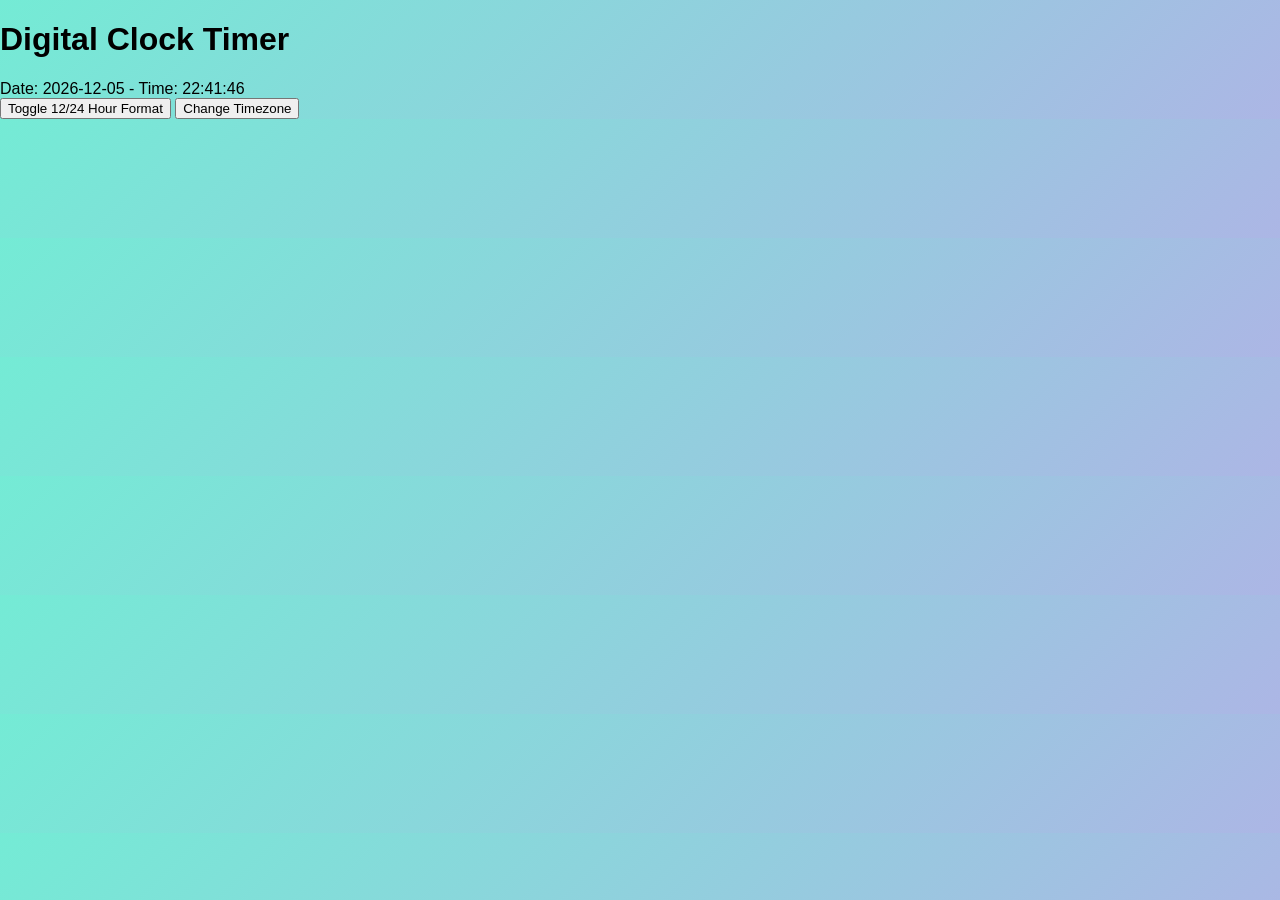
==== commit faffe53c: "Update index.html with professional digital clock timer" ====
--- a/index.html
+++ b/index.html
@@ -1 +1,25 @@
-<!DOCTYPE html>\n<html lang="en">\n<head>\n    <meta charset="UTF-8">\n    <meta name="viewport" content="width=device-width, initial-scale=1.0">\n    <title>Digital Clock Timer</title>\n    <link rel="stylesheet" href="styles.css">\n</head>\n<body>\n    <div class="clock-container">\n        <div id="clock"></div>\n        <div class="controls">\n            <button id="toggle-format">Toggle 12/24 Hour</button>\n        </div>\n        <div id="date"></div>\n    </div>\n    <script src="script.js"></script>\n</body>\n</html>+<!DOCTYPE html>
+<html lang="en">
+<head>
+    <meta charset="UTF-8">
+    <meta name="viewport" content="width=device-width, initial-scale=1.0">
+    <meta name="description" content="Professional Digital Clock Timer Application">
+    <title>Digital Clock Timer - Professional Edition</title>
+    <link rel="stylesheet" href="styles.css">
+</head>
+<body>
+    <div class="clock-container">
+        <h1 class="app-title">Digital Clock Timer</h1>
+        <div class="clock-display">
+            <div id="clock" class="time-display"></div>
+            <div id="date" class="date-display"></div>
+        </div>
+        <div class="controls">
+            <button id="toggle-format" class="btn btn-primary">Toggle 12/24 Hour Format</button>
+            <button id="toggle-timezone" class="btn btn-secondary">Change Timezone</button>
+        </div>
+        <div id="timezone-info" class="timezone-info"></div>
+    </div>
+    <script src="script.js"></script>
+</body>
+</html>
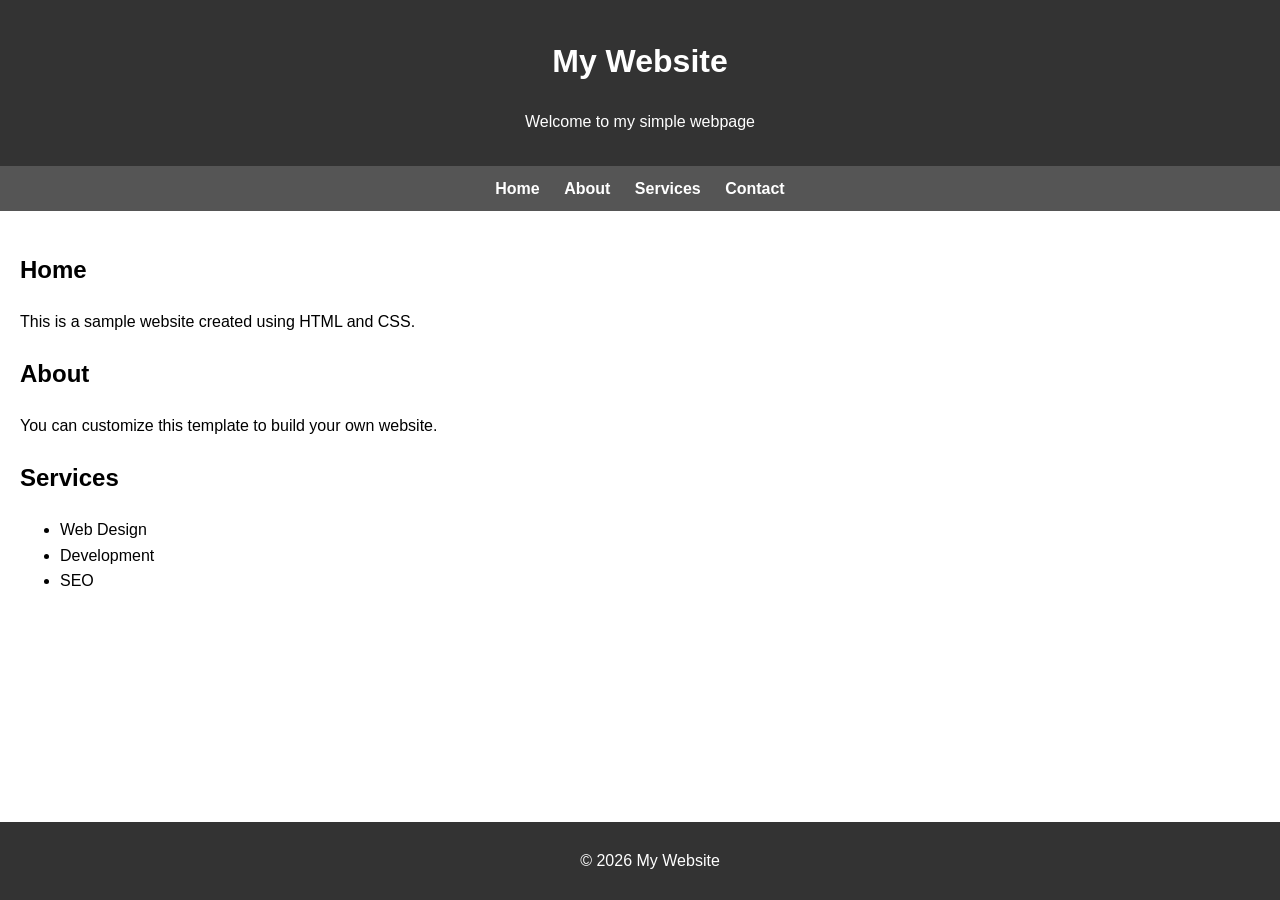
==== commit 97664a27: "Update index.html" ====
--- a/index.html
+++ b/index.html
@@ -3,23 +3,79 @@
 <head>
     <meta charset="UTF-8">
     <meta name="viewport" content="width=device-width, initial-scale=1.0">
-    <meta name="description" content="Professional Digital Clock Timer Application">
-    <title>Digital Clock Timer - Professional Edition</title>
-    <link rel="stylesheet" href="styles.css">
+    <title>My Sample Website</title>
+    <style>
+        body {
+            font-family: Arial, sans-serif;
+            margin: 0;
+            line-height: 1.6;
+        }
+        header {
+            background: #333;
+            color: #fff;
+            padding: 15px 0;
+            text-align: center;
+        }
+        nav {
+            background: #555;
+            padding: 10px;
+            text-align: center;
+        }
+        nav a {
+            color: #fff;
+            margin: 0 10px;
+            text-decoration: none;
+            font-weight: bold;
+        }
+        nav a:hover {
+            text-decoration: underline;
+        }
+        .container {
+            padding: 20px;
+        }
+        footer {
+            background: #333;
+            color: #fff;
+            text-align: center;
+            padding: 10px;
+            position: fixed;
+            width: 100%;
+            bottom: 0;
+        }
+    </style>
 </head>
 <body>
-    <div class="clock-container">
-        <h1 class="app-title">Digital Clock Timer</h1>
-        <div class="clock-display">
-            <div id="clock" class="time-display"></div>
-            <div id="date" class="date-display"></div>
-        </div>
-        <div class="controls">
-            <button id="toggle-format" class="btn btn-primary">Toggle 12/24 Hour Format</button>
-            <button id="toggle-timezone" class="btn btn-secondary">Change Timezone</button>
-        </div>
-        <div id="timezone-info" class="timezone-info"></div>
-    </div>
-    <script src="script.js"></script>
+
+<header>
+    <h1>My Website</h1>
+    <p>Welcome to my simple webpage</p>
+</header>
+
+<nav>
+    <a href="#">Home</a>
+    <a href="#">About</a>
+    <a href="#">Services</a>
+    <a href="#">Contact</a>
+</nav>
+
+<div class="container">
+    <h2>Home</h2>
+    <p>This is a sample website created using HTML and CSS.</p>
+
+    <h2>About</h2>
+    <p>You can customize this template to build your own website.</p>
+
+    <h2>Services</h2>
+    <ul>
+        <li>Web Design</li>
+        <li>Development</li>
+        <li>SEO</li>
+    </ul>
+</div>
+
+<footer>
+    <p>&copy; 2026 My Website</p>
+</footer>
+
 </body>
-</html>+</html>
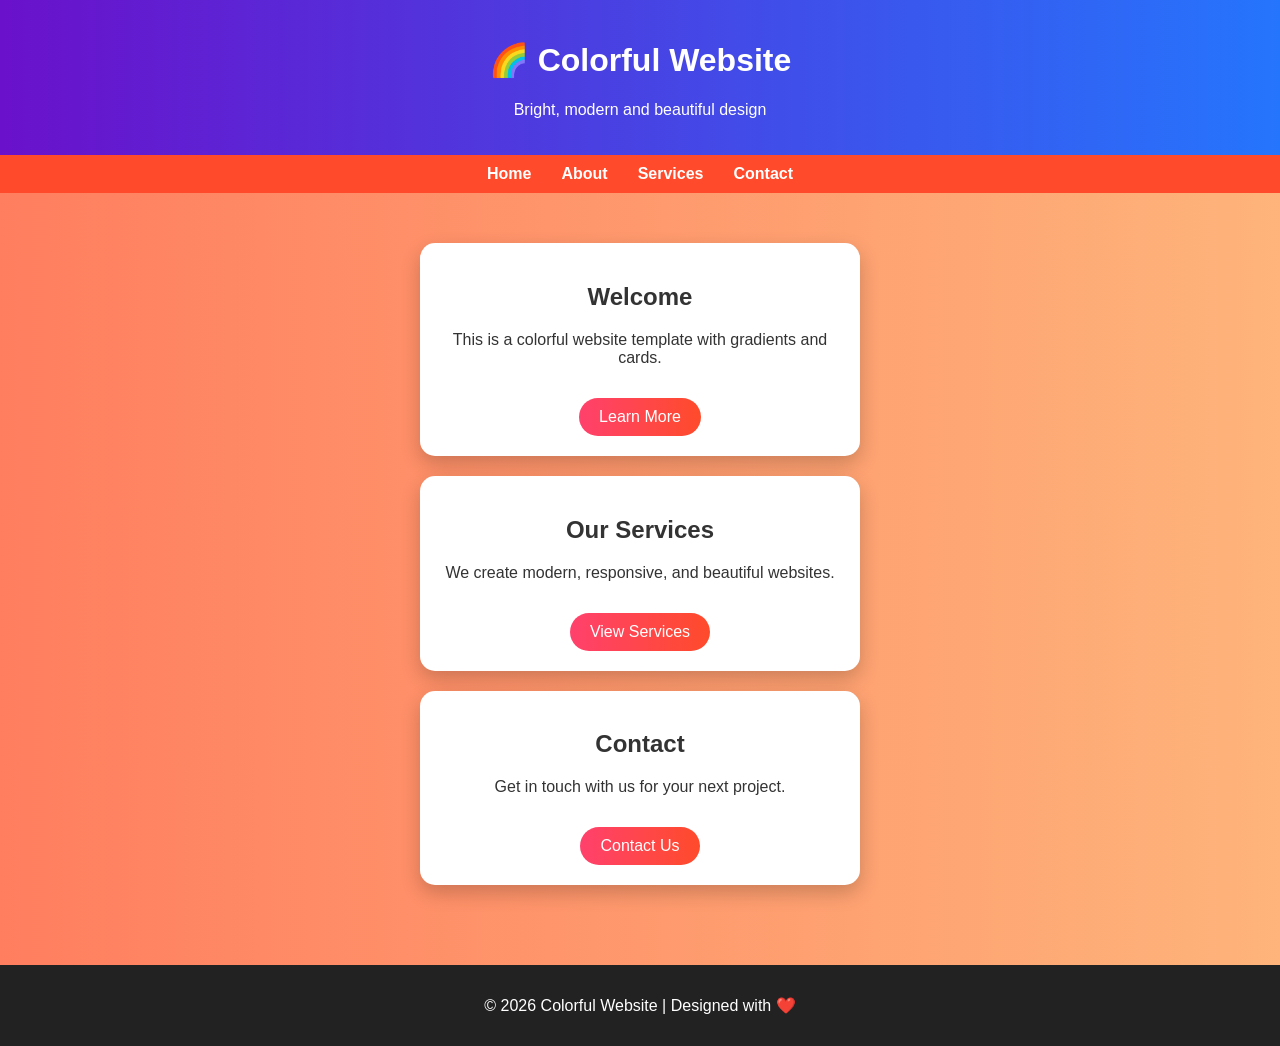
==== commit 10b8309b: "Update index.html" ====
--- a/index.html
+++ b/index.html
@@ -3,52 +3,84 @@
 <head>
     <meta charset="UTF-8">
     <meta name="viewport" content="width=device-width, initial-scale=1.0">
-    <title>My Sample Website</title>
+    <title>Colorful Website</title>
     <style>
         body {
-            font-family: Arial, sans-serif;
             margin: 0;
-            line-height: 1.6;
+            font-family: 'Segoe UI', sans-serif;
+            background: linear-gradient(to right, #ff7e5f, #feb47b);
+            color: #333;
         }
+
         header {
-            background: #333;
-            color: #fff;
-            padding: 15px 0;
+            background: linear-gradient(to right, #6a11cb, #2575fc);
+            color: white;
+            padding: 20px;
             text-align: center;
         }
+
         nav {
-            background: #555;
+            display: flex;
+            justify-content: center;
+            background: #ff4b2b;
             padding: 10px;
+        }
+
+        nav a {
+            color: white;
+            margin: 0 15px;
+            text-decoration: none;
+            font-weight: bold;
+            transition: 0.3s;
+        }
+
+        nav a:hover {
+            color: yellow;
+        }
+
+        .container {
+            padding: 30px;
             text-align: center;
         }
-        nav a {
-            color: #fff;
-            margin: 0 10px;
+
+        .card {
+            background: white;
+            margin: 20px auto;
+            padding: 20px;
+            border-radius: 15px;
+            max-width: 400px;
+            box-shadow: 0 8px 20px rgba(0,0,0,0.2);
+        }
+
+        .btn {
+            display: inline-block;
+            margin-top: 15px;
+            padding: 10px 20px;
+            background: linear-gradient(to right, #ff416c, #ff4b2b);
+            color: white;
+            border-radius: 25px;
             text-decoration: none;
-            font-weight: bold;
+            transition: 0.3s;
         }
-        nav a:hover {
-            text-decoration: underline;
+
+        .btn:hover {
+            transform: scale(1.1);
         }
-        .container {
-            padding: 20px;
-        }
+
         footer {
-            background: #333;
-            color: #fff;
             text-align: center;
-            padding: 10px;
-            position: fixed;
-            width: 100%;
-            bottom: 0;
+            padding: 15px;
+            background: #222;
+            color: white;
+            margin-top: 30px;
         }
     </style>
 </head>
 <body>
 
 <header>
-    <h1>My Website</h1>
-    <p>Welcome to my simple webpage</p>
+    <h1>🌈 Colorful Website</h1>
+    <p>Bright, modern and beautiful design</p>
 </header>
 
 <nav>
@@ -59,22 +91,29 @@
 </nav>
 
 <div class="container">
-    <h2>Home</h2>
-    <p>This is a sample website created using HTML and CSS.</p>
 
-    <h2>About</h2>
-    <p>You can customize this template to build your own website.</p>
+    <div class="card">
+        <h2>Welcome</h2>
+        <p>This is a colorful website template with gradients and cards.</p>
+        <a href="#" class="btn">Learn More</a>
+    </div>
 
-    <h2>Services</h2>
-    <ul>
-        <li>Web Design</li>
-        <li>Development</li>
-        <li>SEO</li>
-    </ul>
+    <div class="card">
+        <h2>Our Services</h2>
+        <p>We create modern, responsive, and beautiful websites.</p>
+        <a href="#" class="btn">View Services</a>
+    </div>
+
+    <div class="card">
+        <h2>Contact</h2>
+        <p>Get in touch with us for your next project.</p>
+        <a href="#" class="btn">Contact Us</a>
+    </div>
+
 </div>
 
 <footer>
-    <p>&copy; 2026 My Website</p>
+    <p>&copy; 2026 Colorful Website | Designed with ❤️</p>
 </footer>
 
 </body>
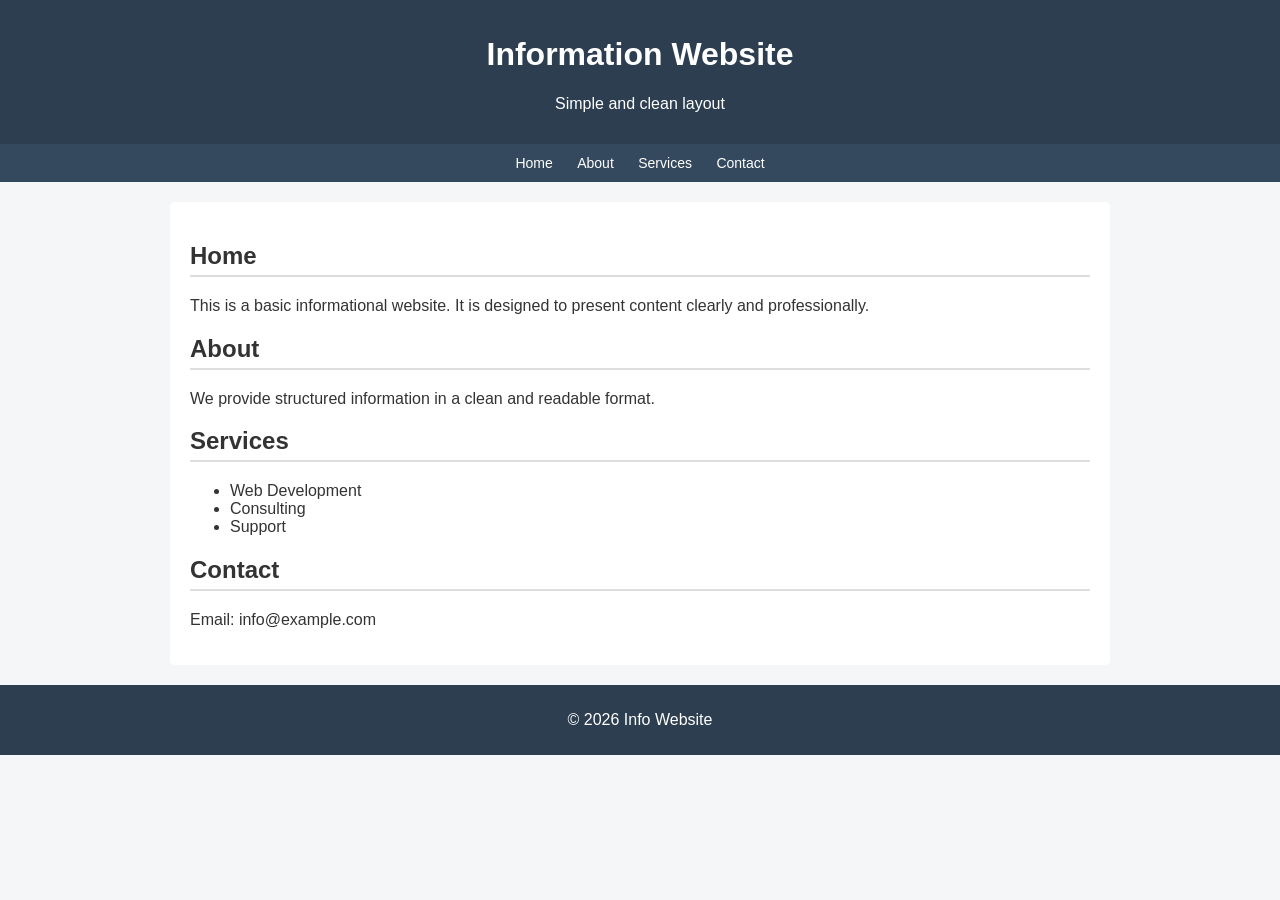
==== commit a307fe51: "Update index.html" ====
--- a/index.html
+++ b/index.html
@@ -3,84 +3,66 @@
 <head>
     <meta charset="UTF-8">
     <meta name="viewport" content="width=device-width, initial-scale=1.0">
-    <title>Colorful Website</title>
+    <title>Info Website</title>
     <style>
         body {
+            font-family: Arial, sans-serif;
             margin: 0;
-            font-family: 'Segoe UI', sans-serif;
-            background: linear-gradient(to right, #ff7e5f, #feb47b);
+            background: #f4f6f8;
             color: #333;
         }
 
         header {
-            background: linear-gradient(to right, #6a11cb, #2575fc);
+            background: #2c3e50;
             color: white;
-            padding: 20px;
+            padding: 15px;
             text-align: center;
         }
 
         nav {
-            display: flex;
-            justify-content: center;
-            background: #ff4b2b;
+            background: #34495e;
             padding: 10px;
+            text-align: center;
         }
 
         nav a {
             color: white;
-            margin: 0 15px;
+            margin: 0 10px;
             text-decoration: none;
-            font-weight: bold;
-            transition: 0.3s;
+            font-size: 14px;
         }
 
         nav a:hover {
-            color: yellow;
+            text-decoration: underline;
         }
 
         .container {
-            padding: 30px;
-            text-align: center;
+            max-width: 900px;
+            margin: 20px auto;
+            background: white;
+            padding: 20px;
+            border-radius: 5px;
         }
 
-        .card {
-            background: white;
-            margin: 20px auto;
-            padding: 20px;
-            border-radius: 15px;
-            max-width: 400px;
-            box-shadow: 0 8px 20px rgba(0,0,0,0.2);
-        }
-
-        .btn {
-            display: inline-block;
-            margin-top: 15px;
-            padding: 10px 20px;
-            background: linear-gradient(to right, #ff416c, #ff4b2b);
-            color: white;
-            border-radius: 25px;
-            text-decoration: none;
-            transition: 0.3s;
-        }
-
-        .btn:hover {
-            transform: scale(1.1);
+        h2 {
+            border-bottom: 2px solid #ddd;
+            padding-bottom: 5px;
         }
 
         footer {
             text-align: center;
-            padding: 15px;
-            background: #222;
+            padding: 10px;
+            background: #2c3e50;
             color: white;
-            margin-top: 30px;
+            margin-top: 20px;
         }
     </style>
 </head>
 <body>
 
 <header>
-    <h1>🌈 Colorful Website</h1>
-    <p>Bright, modern and beautiful design</p>
+    <h1>Information Website</h1>
+    <p>Simple and clean layout</p>
 </header>
 
 <nav>
@@ -91,29 +73,25 @@
 </nav>
 
 <div class="container">
+    <h2>Home</h2>
+    <p>This is a basic informational website. It is designed to present content clearly and professionally.</p>
 
-    <div class="card">
-        <h2>Welcome</h2>
-        <p>This is a colorful website template with gradients and cards.</p>
-        <a href="#" class="btn">Learn More</a>
-    </div>
+    <h2>About</h2>
+    <p>We provide structured information in a clean and readable format.</p>
 
-    <div class="card">
-        <h2>Our Services</h2>
-        <p>We create modern, responsive, and beautiful websites.</p>
-        <a href="#" class="btn">View Services</a>
-    </div>
+    <h2>Services</h2>
+    <ul>
+        <li>Web Development</li>
+        <li>Consulting</li>
+        <li>Support</li>
+    </ul>
 
-    <div class="card">
-        <h2>Contact</h2>
-        <p>Get in touch with us for your next project.</p>
-        <a href="#" class="btn">Contact Us</a>
-    </div>
-
+    <h2>Contact</h2>
+    <p>Email: info@example.com</p>
 </div>
 
 <footer>
-    <p>&copy; 2026 Colorful Website | Designed with ❤️</p>
+    <p>&copy; 2026 Info Website</p>
 </footer>
 
 </body>
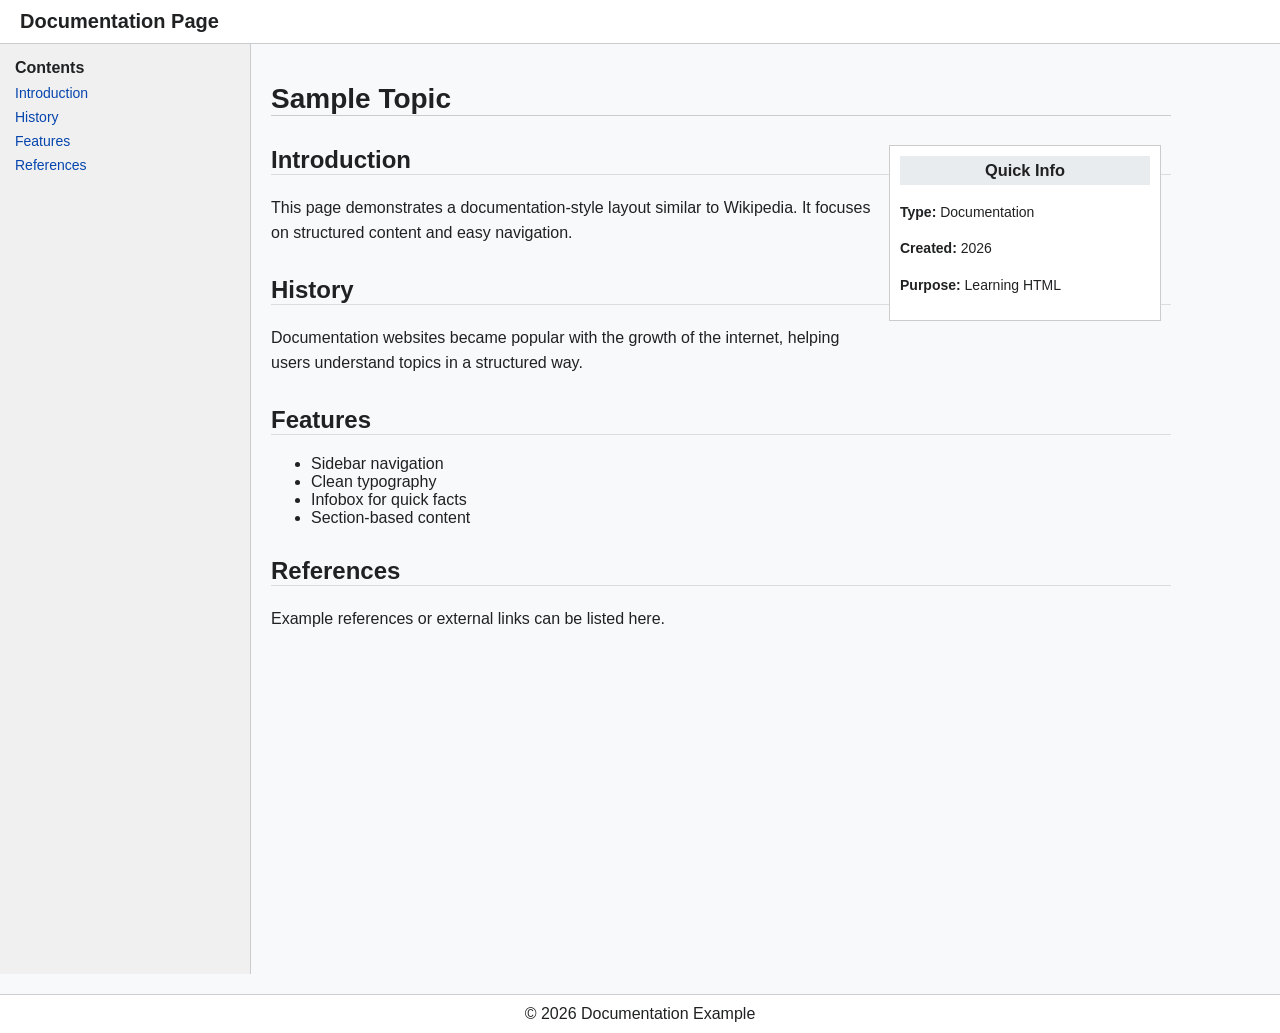
==== commit b5b69247: "Update index.html" ====
--- a/index.html
+++ b/index.html
@@ -1,97 +1,153 @@
 <!DOCTYPE html>
 <html lang="en">
 <head>
-    <meta charset="UTF-8">
-    <meta name="viewport" content="width=device-width, initial-scale=1.0">
-    <title>Info Website</title>
-    <style>
-        body {
-            font-family: Arial, sans-serif;
-            margin: 0;
-            background: #f4f6f8;
-            color: #333;
-        }
+<meta charset="UTF-8">
+<meta name="viewport" content="width=device-width, initial-scale=1.0">
+<title>Documentation Page</title>
 
-        header {
-            background: #2c3e50;
-            color: white;
-            padding: 15px;
-            text-align: center;
-        }
+<style>
+body {
+    margin: 0;
+    font-family: Arial, sans-serif;
+    background: #f8f9fa;
+    color: #202122;
+}
 
-        nav {
-            background: #34495e;
-            padding: 10px;
-            text-align: center;
-        }
+/* Header */
+header {
+    background: #ffffff;
+    border-bottom: 1px solid #ccc;
+    padding: 10px 20px;
+    font-size: 20px;
+    font-weight: bold;
+}
 
-        nav a {
-            color: white;
-            margin: 0 10px;
-            text-decoration: none;
-            font-size: 14px;
-        }
+/* Layout */
+.container {
+    display: flex;
+}
 
-        nav a:hover {
-            text-decoration: underline;
-        }
+/* Sidebar */
+.sidebar {
+    width: 220px;
+    background: #f0f0f0;
+    padding: 15px;
+    border-right: 1px solid #ccc;
+    height: 100vh;
+}
 
-        .container {
-            max-width: 900px;
-            margin: 20px auto;
-            background: white;
-            padding: 20px;
-            border-radius: 5px;
-        }
+.sidebar a {
+    display: block;
+    color: #0645ad;
+    text-decoration: none;
+    margin: 8px 0;
+    font-size: 14px;
+}
 
-        h2 {
-            border-bottom: 2px solid #ddd;
-            padding-bottom: 5px;
-        }
+.sidebar a:hover {
+    text-decoration: underline;
+}
 
-        footer {
-            text-align: center;
-            padding: 10px;
-            background: #2c3e50;
-            color: white;
-            margin-top: 20px;
-        }
-    </style>
+/* Main content */
+.content {
+    flex: 1;
+    padding: 20px;
+    max-width: 900px;
+}
+
+h1 {
+    font-size: 28px;
+    border-bottom: 1px solid #ccc;
+}
+
+h2 {
+    margin-top: 30px;
+    border-bottom: 1px solid #ddd;
+}
+
+p {
+    line-height: 1.6;
+}
+
+.infobox {
+    float: right;
+    width: 250px;
+    background: #ffffff;
+    border: 1px solid #ccc;
+    padding: 10px;
+    margin: 10px;
+    font-size: 14px;
+}
+
+.infobox h3 {
+    margin-top: 0;
+    text-align: center;
+    background: #e9ecef;
+    padding: 5px;
+}
+
+/* Footer */
+footer {
+    text-align: center;
+    padding: 10px;
+    background: #ffffff;
+    border-top: 1px solid #ccc;
+    margin-top: 20px;
+}
+</style>
 </head>
+
 <body>
 
 <header>
-    <h1>Information Website</h1>
-    <p>Simple and clean layout</p>
+    Documentation Page
 </header>
 
-<nav>
-    <a href="#">Home</a>
-    <a href="#">About</a>
-    <a href="#">Services</a>
-    <a href="#">Contact</a>
-</nav>
+<div class="container">
 
-<div class="container">
-    <h2>Home</h2>
-    <p>This is a basic informational website. It is designed to present content clearly and professionally.</p>
+    <!-- Sidebar -->
+    <div class="sidebar">
+        <b>Contents</b>
+        <a href="#intro">Introduction</a>
+        <a href="#history">History</a>
+        <a href="#features">Features</a>
+        <a href="#references">References</a>
+    </div>
 
-    <h2>About</h2>
-    <p>We provide structured information in a clean and readable format.</p>
+    <!-- Main Content -->
+    <div class="content">
 
-    <h2>Services</h2>
-    <ul>
-        <li>Web Development</li>
-        <li>Consulting</li>
-        <li>Support</li>
-    </ul>
+        <h1>Sample Topic</h1>
 
-    <h2>Contact</h2>
-    <p>Email: info@example.com</p>
+        <div class="infobox">
+            <h3>Quick Info</h3>
+            <p><b>Type:</b> Documentation</p>
+            <p><b>Created:</b> 2026</p>
+            <p><b>Purpose:</b> Learning HTML</p>
+        </div>
+
+        <h2 id="intro">Introduction</h2>
+        <p>This page demonstrates a documentation-style layout similar to Wikipedia. It focuses on structured content and easy navigation.</p>
+
+        <h2 id="history">History</h2>
+        <p>Documentation websites became popular with the growth of the internet, helping users understand topics in a structured way.</p>
+
+        <h2 id="features">Features</h2>
+        <ul>
+            <li>Sidebar navigation</li>
+            <li>Clean typography</li>
+            <li>Infobox for quick facts</li>
+            <li>Section-based content</li>
+        </ul>
+
+        <h2 id="references">References</h2>
+        <p>Example references or external links can be listed here.</p>
+
+    </div>
 </div>
 
 <footer>
-    <p>&copy; 2026 Info Website</p>
+    &copy; 2026 Documentation Example
 </footer>
 
 </body>
